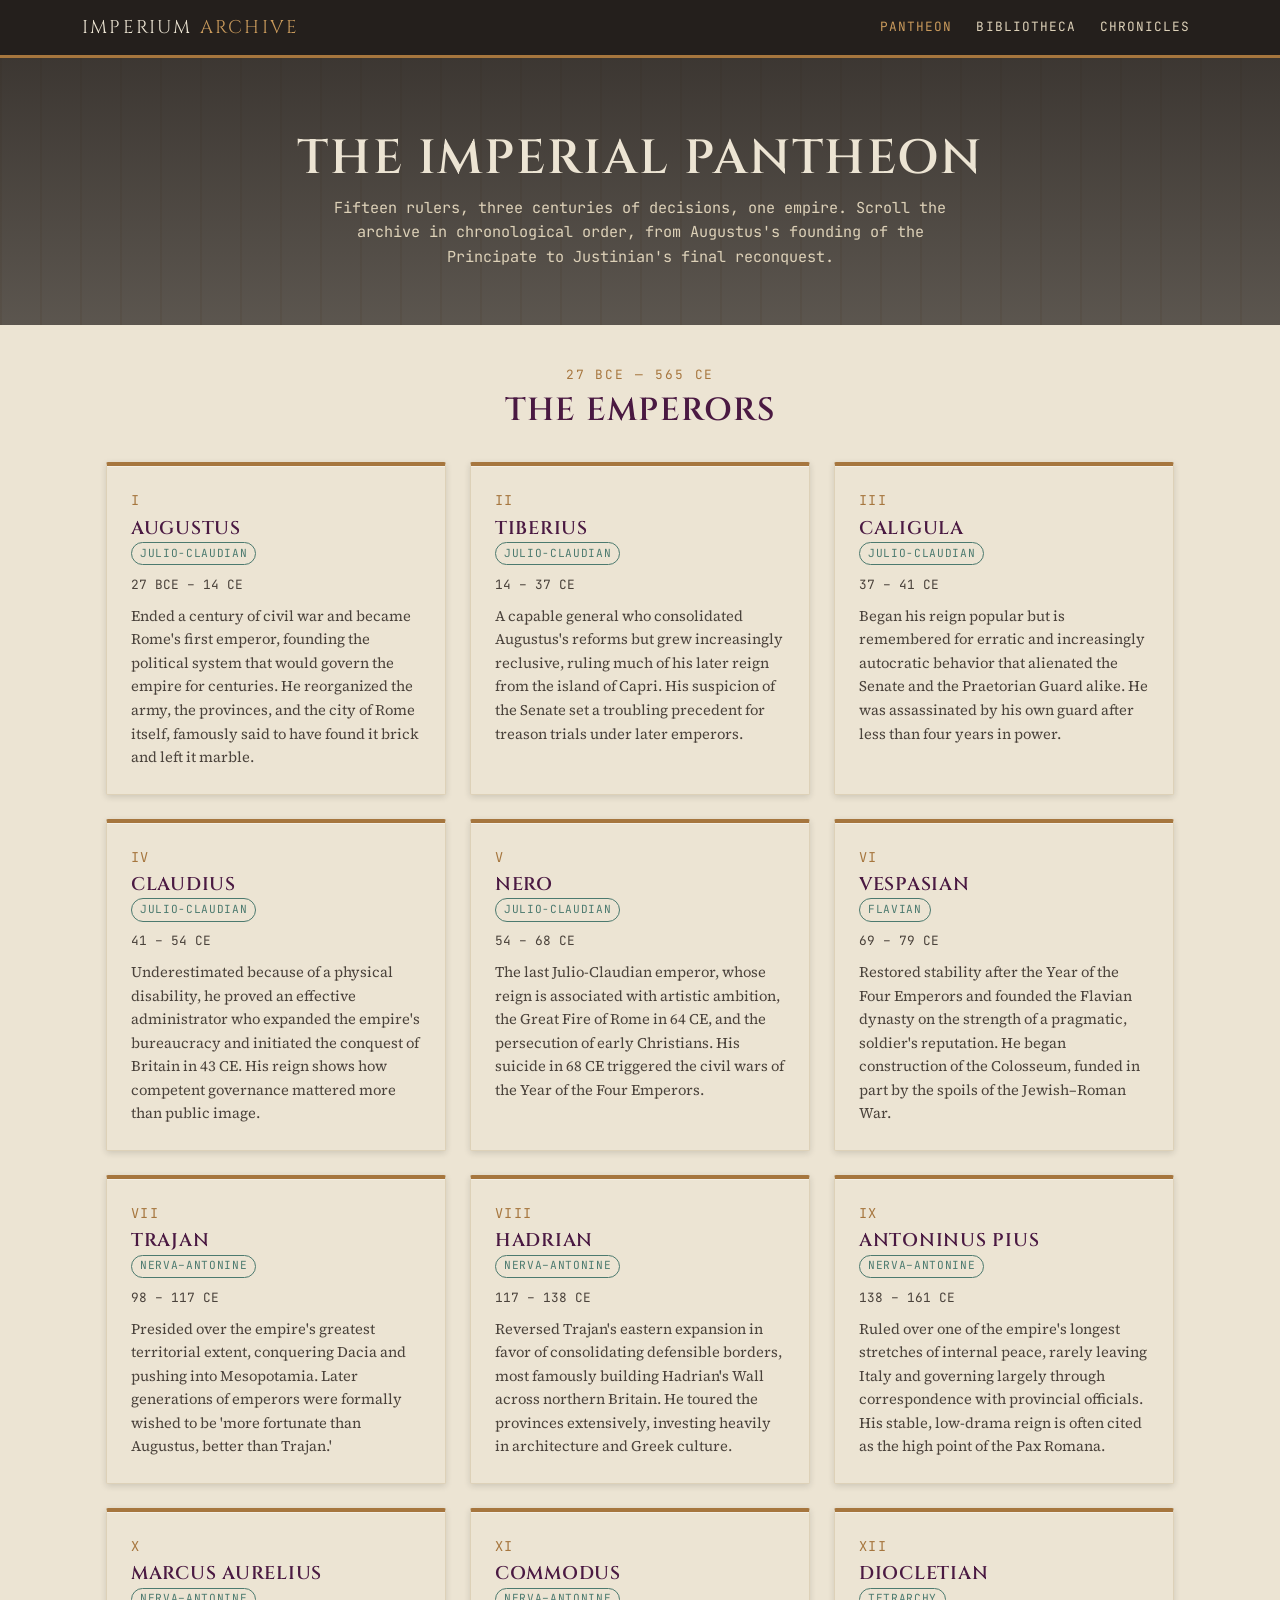
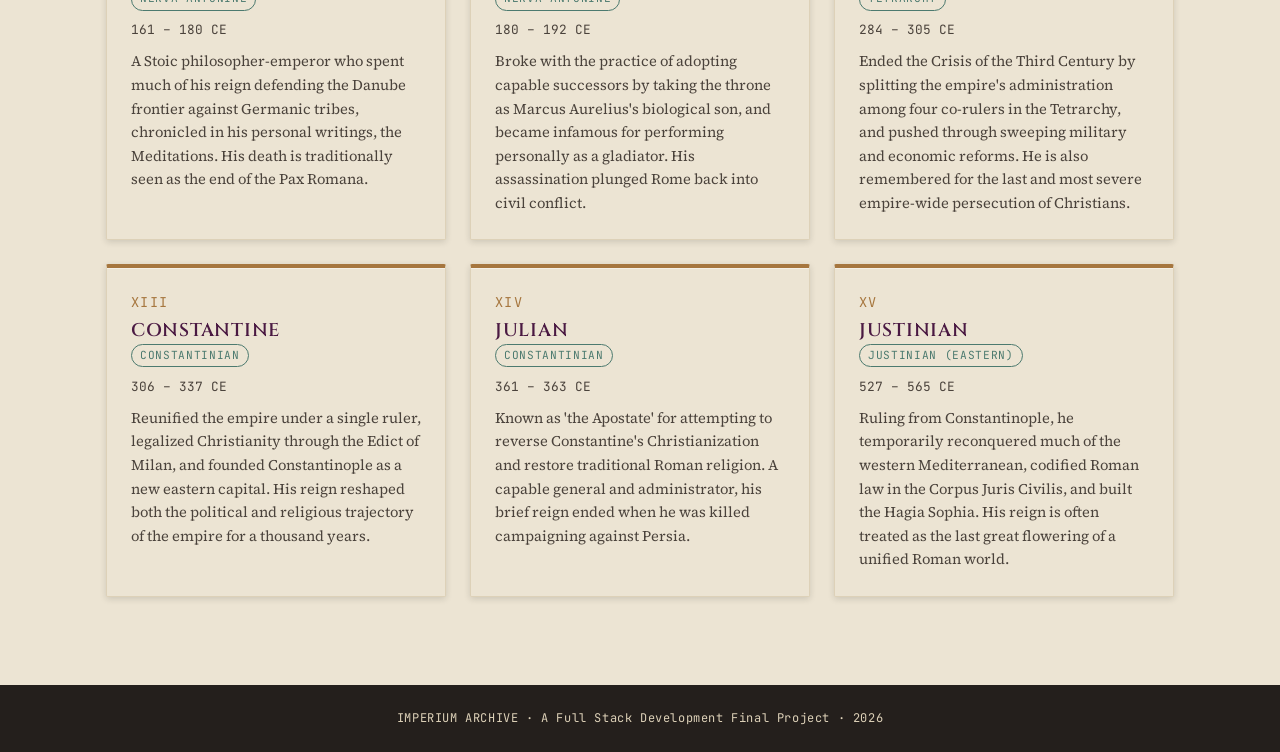
==== index.html @ 22ecadfe "Initial project structure: pages, data, and core JS classes" ====
<!DOCTYPE html>
<html lang="en">
<head>
  <meta charset="UTF-8">
  <meta name="viewport" content="width=device-width, initial-scale=1.0">
  <title>Imperium Archive — The Imperial Pantheon</title>
  <meta name="description" content="A chronological archive of Rome's emperors, wars, and writings.">

  <link rel="preconnect" href="https://fonts.googleapis.com">
  <link href="https://fonts.googleapis.com/css2?family=Cinzel:wght@500;600&family=Source+Serif+4:opsz,wght@8..60,400;8..60,600&family=JetBrains+Mono:wght@400;600&display=swap" rel="stylesheet">

  <link href="https://cdn.jsdelivr.net/npm/bootstrap@5.3.3/dist/css/bootstrap.min.css" rel="stylesheet">
  <link rel="stylesheet" href="css/style.css">
</head>
<body>

  <div id="navbar-mount"></div>

  <header class="hero">
    <h1>The Imperial Pantheon</h1>
    <p>Fifteen rulers, three centuries of decisions, one empire. Scroll the archive in chronological order, from Augustus's founding of the Principate to Justinian's final reconquest.</p>
  </header>

  <main class="section via-container">
    <div class="section-title">
      <span class="kicker">27 BCE — 565 CE</span>
      <h2>The Emperors</h2>
    </div>
    <div class="row g-4" id="emperor-grid" aria-live="polite">
      <!-- Populated by EmperorGallery class in js/emperors.js -->
    </div>
  </main>

  <footer>
    IMPERIUM ARCHIVE &middot; A Full Stack Development Final Project &middot; 2026
  </footer>

  <script src="https://cdn.jsdelivr.net/npm/bootstrap@5.3.3/dist/js/bootstrap.bundle.min.js"></script>
  <script type="module" src="js/emperors.js"></script>
</body>
</html>
---- css/style.css ----
/* ============================================================
   IMPERIUM ARCHIVE — design tokens
   Palette: limestone / carved ink / Tyrian purple / bronze / verdigris
   Display: Cinzel (inscription capitals)  |  Body: Source Serif 4
   Data/dates: JetBrains Mono (reads like carved numerals)
   ============================================================ */

:root {
  --stone: #ece4d3;
  --stone-dark: #ddd1b8;
  --ink: #241f1c;
  --ink-soft: #4a423b;
  --tyrian: #4a1942;
  --tyrian-light: #6e2b63;
  --bronze: #a6763e;
  --bronze-light: #c99a5c;
  --verdigris: #4c7a6f;
  --error: #8c3b2e;

  --font-display: 'Cinzel', serif;
  --font-body: 'Source Serif 4', Georgia, serif;
  --font-mono: 'JetBrains Mono', monospace;

  --radius: 2px;
  --shadow-carved: inset 0 1px 0 rgba(255,255,255,0.4), 0 2px 6px rgba(36,31,28,0.15);
}

* { box-sizing: border-box; }

body {
  margin: 0;
  background: var(--stone);
  color: var(--ink);
  font-family: var(--font-body);
  line-height: 1.6;
}

h1, h2, h3, .display {
  font-family: var(--font-display);
  letter-spacing: 0.04em;
  text-transform: uppercase;
  color: var(--tyrian);
  font-weight: 600;
}

a { color: var(--bronze); text-decoration: none; }
a:hover, a:focus-visible { color: var(--tyrian); text-decoration: underline; }
a:focus-visible, button:focus-visible, input:focus-visible, select:focus-visible {
  outline: 2px solid var(--verdigris);
  outline-offset: 2px;
}

.mono { font-family: var(--font-mono); letter-spacing: 0.02em; }

/* ---------- Navbar ---------- */
.navbar-imperium {
  background: var(--ink);
  border-bottom: 3px solid var(--bronze);
}
.navbar-imperium .navbar-brand {
  font-family: var(--font-display);
  color: var(--stone) !important;
  letter-spacing: 0.12em;
  font-size: 1.15rem;
}
.navbar-imperium .navbar-brand span { color: var(--bronze-light); }
.navbar-imperium .nav-link {
  font-family: var(--font-mono);
  font-size: 0.8rem;
  letter-spacing: 0.08em;
  text-transform: uppercase;
  color: var(--stone-dark) !important;
  margin-left: 0.5rem;
}
.navbar-imperium .nav-link.active { color: var(--bronze-light) !important; }

/* ---------- Hero ---------- */
.hero {
  background:
    linear-gradient(180deg, rgba(36,31,28,0.88), rgba(36,31,28,0.72)),
    repeating-linear-gradient(90deg, rgba(166,118,62,0.15) 0 2px, transparent 2px 40px);
  color: var(--stone);
  padding: 4.5rem 1.5rem 3.5rem;
  text-align: center;
}
.hero h1 { color: var(--stone); font-size: clamp(2rem, 5vw, 3rem); margin-bottom: 0.5rem; }
.hero p { color: var(--stone-dark); font-family: var(--font-mono); font-size: 0.95rem; max-width: 40rem; margin: 0 auto; }

/* ---------- The Via (chronological rail on index) ---------- */
.via-container { position: relative; padding: 3rem 1rem; max-width: 1100px; margin: 0 auto; }

/* ---------- Emperor stelae cards ---------- */
.stele {
  background: var(--stone);
  border: 1px solid var(--stone-dark);
  border-top: 4px solid var(--bronze);
  box-shadow: var(--shadow-carved);
  border-radius: var(--radius);
  padding: 1.5rem;
  height: 100%;
  display: flex;
  flex-direction: column;
  transition: transform 0.15s ease, box-shadow 0.15s ease;
}
.stele:hover { transform: translateY(-3px); box-shadow: 0 8px 18px rgba(36,31,28,0.2); }
.stele .numeral {
  font-family: var(--font-mono);
  color: var(--bronze);
  font-size: 0.85rem;
  letter-spacing: 0.1em;
}
.stele h3 { font-size: 1.15rem; margin: 0.35rem 0 0.15rem; }
.stele .dynasty {
  display: inline-block;
  font-family: var(--font-mono);
  font-size: 0.7rem;
  letter-spacing: 0.06em;
  text-transform: uppercase;
  color: var(--verdigris);
  border: 1px solid var(--verdigris);
  padding: 0.1rem 0.5rem;
  border-radius: 999px;
  margin-bottom: 0.6rem;
  width: fit-content;
}
.stele .reign { font-family: var(--font-mono); font-size: 0.8rem; color: var(--ink-soft); margin-bottom: 0.6rem; }
.stele p.summary { font-size: 0.92rem; color: var(--ink-soft); margin: 0; }

/* ---------- Section wrapper ---------- */
.section { padding: 2.5rem 1rem; max-width: 1100px; margin: 0 auto; }
.section-title { text-align: center; margin-bottom: 2rem; }
.section-title .kicker {
  display: block;
  font-family: var(--font-mono);
  color: var(--bronze);
  font-size: 0.8rem;
  letter-spacing: 0.15em;
  margin-bottom: 0.4rem;
}

/* ---------- Search page ---------- */
.search-bar { max-width: 640px; margin: 0 auto 2rem; }
.search-bar .form-control, .search-bar .form-select {
  border-radius: var(--radius);
  border: 1px solid var(--stone-dark);
  font-family: var(--font-body);
}
.search-bar .btn-imperium {
  background: var(--tyrian);
  border: 1px solid var(--tyrian);
  color: var(--stone);
  font-family: var(--font-mono);
  letter-spacing: 0.06em;
  text-transform: uppercase;
  font-size: 0.85rem;
}
.search-bar .btn-imperium:hover { background: var(--tyrian-light); }

.book-card {
  background: var(--stone);
  border: 1px solid var(--stone-dark);
  border-radius: var(--radius);
  overflow: hidden;
  height: 100%;
  display: flex;
  flex-direction: column;
}
.book-card img { width: 100%; height: 200px; object-fit: cover; background: var(--stone-dark); }
.book-card .body { padding: 1rem; flex: 1; display: flex; flex-direction: column; }
.book-card h3 { font-size: 1rem; margin: 0 0 0.25rem; }
.book-card .authors { font-family: var(--font-mono); font-size: 0.75rem; color: var(--ink-soft); margin-bottom: 0.5rem; }
.book-card .desc { font-size: 0.85rem; color: var(--ink-soft); flex: 1; }
.book-card .badge-format {
  align-self: flex-start;
  font-family: var(--font-mono);
  font-size: 0.65rem;
  text-transform: uppercase;
  letter-spacing: 0.05em;
  background: var(--verdigris);
  color: var(--stone);
  padding: 0.15rem 0.5rem;
  border-radius: 999px;
  margin-top: 0.5rem;
}

.state-message {
  text-align: center;
  padding: 3rem 1rem;
  color: var(--ink-soft);
  font-family: var(--font-mono);
  font-size: 0.9rem;
}
.state-message.error { color: var(--error); }
.spinner-imperium {
  width: 32px; height: 32px;
  border: 3px solid var(--stone-dark);
  border-top-color: var(--bronze);
  border-radius: 50%;
  margin: 0 auto 0.75rem;
  animation: spin 0.8s linear infinite;
}
@keyframes spin { to { transform: rotate(360deg); } }

/* ---------- Chronicles tabs (custom UI requirement) ---------- */
.tab-nav {
  display: flex;
  flex-wrap: wrap;
  gap: 0.5rem;
  justify-content: center;
  margin-bottom: 2rem;
  border-bottom: 2px solid var(--stone-dark);
  padding-bottom: 1rem;
}
.tab-btn {
  font-family: var(--font-mono);
  font-size: 0.8rem;
  letter-spacing: 0.06em;
  text-transform: uppercase;
  background: transparent;
  border: 1px solid var(--bronze);
  color: var(--tyrian);
  padding: 0.5rem 1.1rem;
  border-radius: 999px;
  cursor: pointer;
  transition: background 0.15s ease, color 0.15s ease;
}
.tab-btn:hover { background: var(--stone-dark); }
.tab-btn[aria-selected="true"] {
  background: var(--tyrian);
  border-color: var(--tyrian);
  color: var(--stone);
}
.tab-panel { display: none; animation: fadein 0.2s ease; }
.tab-panel.active { display: block; }
@keyframes fadein { from { opacity: 0; } to { opacity: 1; } }

.conflict-card {
  background: var(--stone);
  border-left: 4px solid var(--verdigris);
  padding: 1rem 1.25rem;
  margin-bottom: 1rem;
  border-radius: var(--radius);
}
.conflict-card .date { font-family: var(--font-mono); font-size: 0.75rem; color: var(--bronze); }
.conflict-card h4 { margin: 0.2rem 0 0.4rem; font-family: var(--font-display); font-size: 1.05rem; color: var(--tyrian); }

/* ---------- Footer ---------- */
footer {
  background: var(--ink);
  color: var(--stone-dark);
  text-align: center;
  padding: 1.5rem;
  font-family: var(--font-mono);
  font-size: 0.75rem;
  letter-spacing: 0.05em;
  margin-top: 3rem;
}

@media (max-width: 576px) {
  .hero { padding: 3rem 1rem 2.5rem; }
  .section { padding: 2rem 0.75rem; }
}
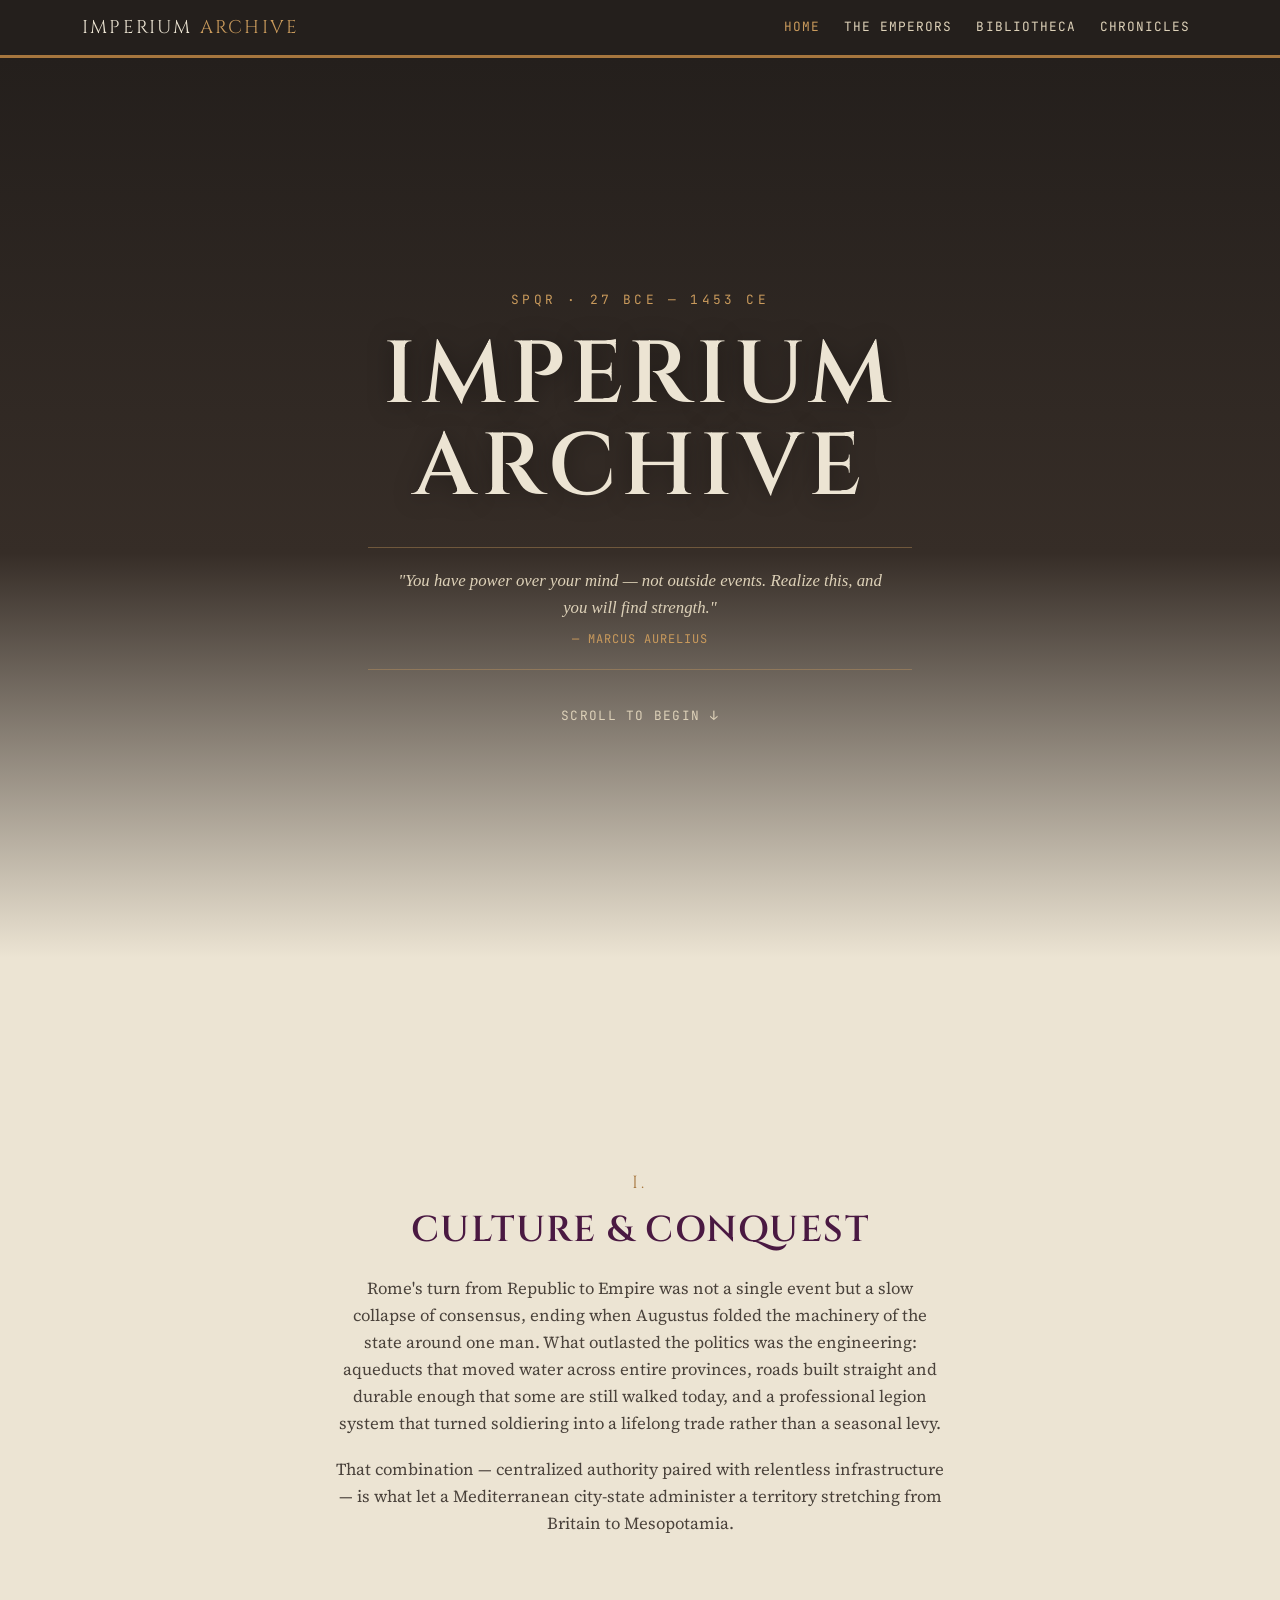
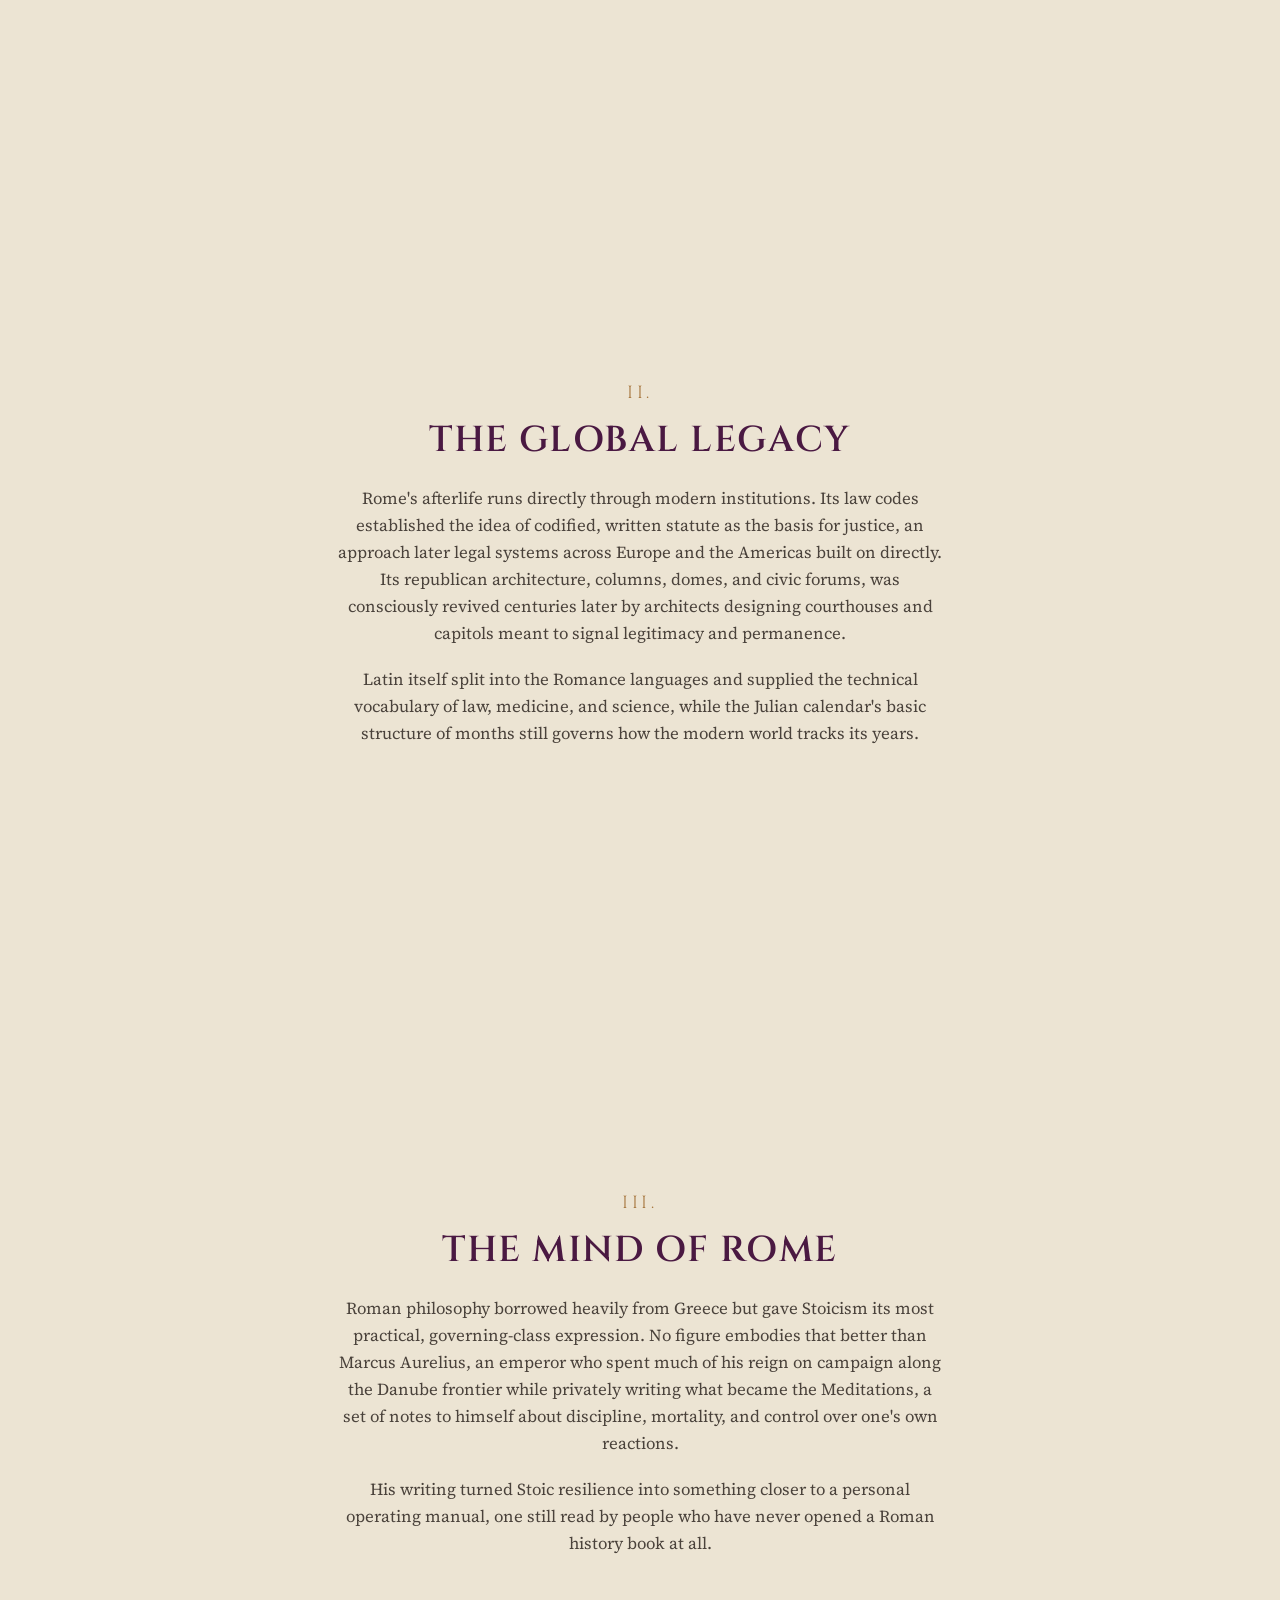
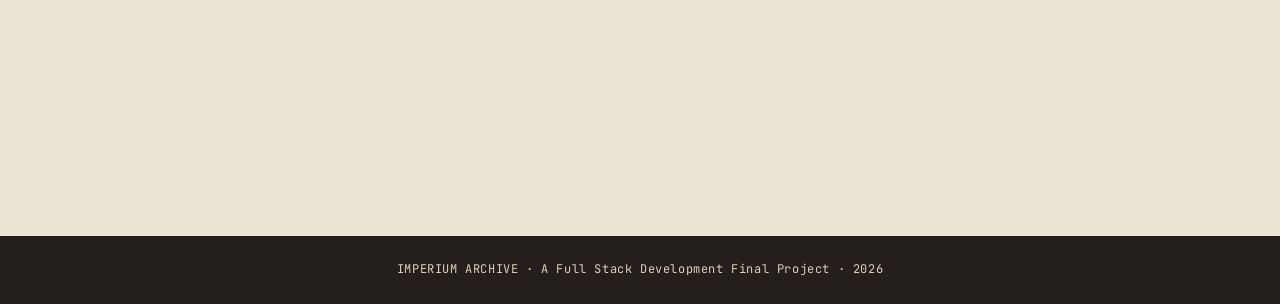
==== commit 0c695857: "Add cinematic scroll-narrative landing page, move emperor gallery to pantheon.html, wire up quote lo" ====
--- a/index.html
+++ b/index.html
@@ -3,32 +3,68 @@
 <head>
   <meta charset="UTF-8">
   <meta name="viewport" content="width=device-width, initial-scale=1.0">
-  <title>Imperium Archive — The Imperial Pantheon</title>
-  <meta name="description" content="A chronological archive of Rome's emperors, wars, and writings.">
+  <title>Imperium Archive — The Imperial Prologue</title>
+  <meta name="description" content="A cinematic entry point into the Imperium Archive: Rome's culture, legacy, and philosophy.">
 
   <link rel="preconnect" href="https://fonts.googleapis.com">
   <link href="https://fonts.googleapis.com/css2?family=Cinzel:wght@500;600&family=Source+Serif+4:opsz,wght@8..60,400;8..60,600&family=JetBrains+Mono:wght@400;600&display=swap" rel="stylesheet">
 
   <link href="https://cdn.jsdelivr.net/npm/bootstrap@5.3.3/dist/css/bootstrap.min.css" rel="stylesheet">
   <link rel="stylesheet" href="css/style.css">
+  <link rel="stylesheet" href="css/landing.css">
 </head>
 <body>
 
+  <!-- Fixed background layers for the scroll-fade engine. Sit behind everything (z-index: -1),
+       opacity toggled by ScrollNarrative via IntersectionObserver in js/narrative.js -->
+  <div class="bg-layer" id="bg-culture"></div>
+  <div class="bg-layer" id="bg-legacy"></div>
+  <div class="bg-layer" id="bg-mind"></div>
+
   <div id="navbar-mount"></div>
 
-  <header class="hero">
-    <h1>The Imperial Pantheon</h1>
-    <p>Fifteen rulers, three centuries of decisions, one empire. Scroll the archive in chronological order, from Augustus's founding of the Principate to Justinian's final reconquest.</p>
+  <!-- ============== HERO: The Imperial Prologue ============== -->
+  <header class="prologue">
+    <div class="prologue-inner">
+      <span class="kicker">SPQR &middot; 27 BCE — 1453 CE</span>
+      <h1 class="prologue-title">IMPERIUM<br>ARCHIVE</h1>
+      <div id="quote-container" class="quote-container" aria-live="polite">
+        <p class="quote-text">Loading today's counsel from Rome…</p>
+      </div>
+      <a class="scroll-cue" href="#narrative">Scroll to begin &darr;</a>
+    </div>
   </header>
 
-  <main class="section via-container">
-    <div class="section-title">
-      <span class="kicker">27 BCE — 565 CE</span>
-      <h2>The Emperors</h2>
-    </div>
-    <div class="row g-4" id="emperor-grid" aria-live="polite">
-      <!-- Populated by EmperorGallery class in js/emperors.js -->
-    </div>
+  <!-- ============== NARRATIVE SCROLL SECTION ============== -->
+  <main id="narrative" class="narrative">
+
+    <section class="narrative-block" data-bg="bg-culture">
+      <div class="narrative-inner">
+        <span class="kicker">I.</span>
+        <h2>Culture &amp; Conquest</h2>
+        <p>Rome's turn from Republic to Empire was not a single event but a slow collapse of consensus, ending when Augustus folded the machinery of the state around one man. What outlasted the politics was the engineering: aqueducts that moved water across entire provinces, roads built straight and durable enough that some are still walked today, and a professional legion system that turned soldiering into a lifelong trade rather than a seasonal levy.</p>
+        <p>That combination — centralized authority paired with relentless infrastructure — is what let a Mediterranean city-state administer a territory stretching from Britain to Mesopotamia.</p>
+      </div>
+    </section>
+
+    <section class="narrative-block" data-bg="bg-legacy">
+      <div class="narrative-inner">
+        <span class="kicker">II.</span>
+        <h2>The Global Legacy</h2>
+        <p>Rome's afterlife runs directly through modern institutions. Its law codes established the idea of codified, written statute as the basis for justice, an approach later legal systems across Europe and the Americas built on directly. Its republican architecture, columns, domes, and civic forums, was consciously revived centuries later by architects designing courthouses and capitols meant to signal legitimacy and permanence.</p>
+        <p>Latin itself split into the Romance languages and supplied the technical vocabulary of law, medicine, and science, while the Julian calendar's basic structure of months still governs how the modern world tracks its years.</p>
+      </div>
+    </section>
+
+    <section class="narrative-block" data-bg="bg-mind">
+      <div class="narrative-inner">
+        <span class="kicker">III.</span>
+        <h2>The Mind of Rome</h2>
+        <p>Roman philosophy borrowed heavily from Greece but gave Stoicism its most practical, governing-class expression. No figure embodies that better than Marcus Aurelius, an emperor who spent much of his reign on campaign along the Danube frontier while privately writing what became the Meditations, a set of notes to himself about discipline, mortality, and control over one's own reactions.</p>
+        <p>His writing turned Stoic resilience into something closer to a personal operating manual, one still read by people who have never opened a Roman history book at all.</p>
+      </div>
+    </section>
+
   </main>
 
   <footer>
@@ -36,6 +72,6 @@
   </footer>
 
   <script src="https://cdn.jsdelivr.net/npm/bootstrap@5.3.3/dist/js/bootstrap.bundle.min.js"></script>
-  <script type="module" src="js/emperors.js"></script>
+  <script type="module" src="js/index-page.js"></script>
 </body>
-</html>+</html>
--- a/css/landing.css
+++ b/css/landing.css
@@ -0,0 +1,147 @@
+/* ============================================================
+   landing.css — styles specific to the cinematic index.html
+   Loaded alongside style.css (which still supplies the shared
+   navbar, tokens, and footer used across every page).
+   ============================================================ */
+
+/* ---------- Fixed background layers (scroll-fade engine) ---------- */
+.bg-layer {
+  position: fixed;
+  top: 0;
+  left: 0;
+  width: 100%;
+  height: 100%;
+  z-index: -1;
+  opacity: 0;
+  transition: opacity 0.8s ease-in-out;
+  background-size: cover;
+  background-position: center;
+}
+
+#bg-culture {
+  background-image:
+    linear-gradient(180deg, rgba(36,31,28,0.15), rgba(236,228,211,0.4)),
+    repeating-linear-gradient(90deg, rgba(166,118,62,0.25) 0 3px, transparent 3px 60px);
+}
+#bg-legacy {
+  background-image:
+    linear-gradient(180deg, rgba(74,25,66,0.12), rgba(236,228,211,0.4)),
+    radial-gradient(circle at 30% 20%, rgba(74,25,66,0.18), transparent 60%);
+}
+#bg-mind {
+  background-image:
+    linear-gradient(180deg, rgba(76,122,111,0.14), rgba(236,228,211,0.4)),
+    radial-gradient(circle at 70% 60%, rgba(76,122,111,0.2), transparent 60%);
+}
+
+.bg-layer.active { opacity: 0.28; }
+
+/* ---------- Hero: The Imperial Prologue ---------- */
+.prologue {
+  min-height: 100vh;
+  display: flex;
+  align-items: center;
+  justify-content: center;
+  text-align: center;
+  background: linear-gradient(180deg, var(--ink) 0%, #362d27 55%, var(--stone) 100%);
+  color: var(--stone);
+  padding: 2rem 1.25rem;
+}
+
+.prologue-inner { max-width: 42rem; }
+
+.prologue .kicker {
+  display: block;
+  font-family: var(--font-mono);
+  color: var(--bronze-light);
+  letter-spacing: 0.25em;
+  font-size: 0.8rem;
+  margin-bottom: 1.25rem;
+}
+
+.prologue-title {
+  font-family: var(--font-display);
+  font-size: clamp(2.75rem, 8vw, 5.5rem);
+  line-height: 1.05;
+  letter-spacing: 0.06em;
+  color: var(--stone);
+  margin-bottom: 2rem;
+  text-shadow: 0 2px 24px rgba(0,0,0,0.35);
+}
+
+.quote-container {
+  border-top: 1px solid rgba(201,154,92,0.4);
+  border-bottom: 1px solid rgba(201,154,92,0.4);
+  padding: 1.25rem 1rem;
+  margin: 0 auto 2rem;
+  max-width: 34rem;
+  min-height: 4.5rem;
+  display: flex;
+  align-items: center;
+  justify-content: center;
+}
+
+.quote-text {
+  font-family: var(--font-body);
+  font-style: italic;
+  font-size: 1.05rem;
+  color: var(--stone-dark);
+  margin: 0;
+}
+.quote-text .attribution {
+  display: block;
+  margin-top: 0.5rem;
+  font-family: var(--font-mono);
+  font-style: normal;
+  font-size: 0.75rem;
+  letter-spacing: 0.08em;
+  text-transform: uppercase;
+  color: var(--bronze-light);
+}
+
+.scroll-cue {
+  font-family: var(--font-mono);
+  font-size: 0.8rem;
+  letter-spacing: 0.1em;
+  text-transform: uppercase;
+  color: var(--stone-dark);
+  border-bottom: 1px solid transparent;
+}
+.scroll-cue:hover { color: var(--bronze-light); border-color: var(--bronze-light); }
+
+/* ---------- Narrative scroll section ---------- */
+.narrative-block {
+  min-height: 90vh;
+  display: flex;
+  align-items: center;
+  justify-content: center;
+  padding: 4rem 1.25rem;
+}
+
+.narrative-inner {
+  max-width: 38rem;
+  text-align: center;
+}
+
+.narrative-inner .kicker {
+  display: block;
+  font-family: var(--font-display);
+  color: var(--bronze);
+  font-size: 1.1rem;
+  letter-spacing: 0.2em;
+  margin-bottom: 0.75rem;
+}
+
+.narrative-inner h2 { font-size: clamp(1.6rem, 4vw, 2.25rem); margin-bottom: 1.5rem; }
+
+.narrative-inner p {
+  font-family: var(--font-body);
+  font-size: 1.05rem;
+  color: var(--ink-soft);
+  margin-bottom: 1.25rem;
+}
+
+@media (max-width: 576px) {
+  .prologue { min-height: 92vh; }
+  .narrative-block { min-height: 80vh; padding: 3rem 1rem; }
+}
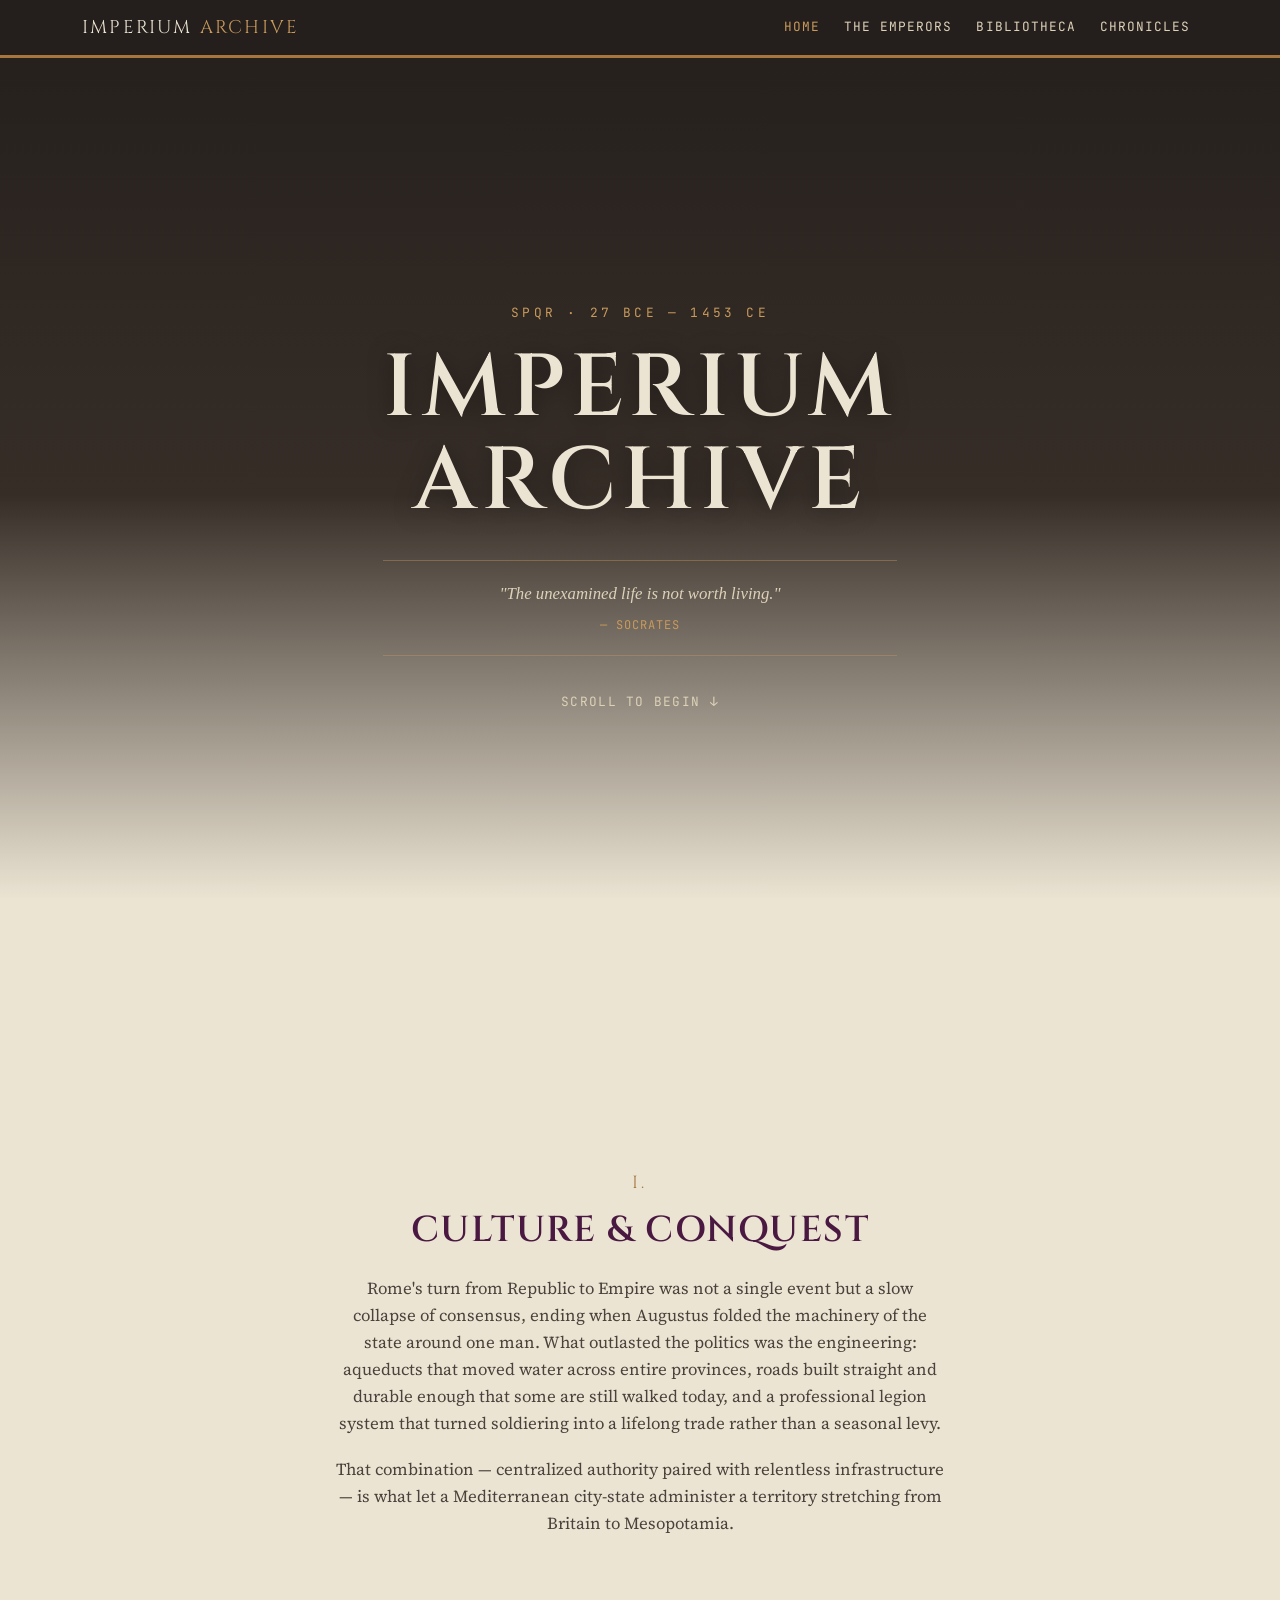
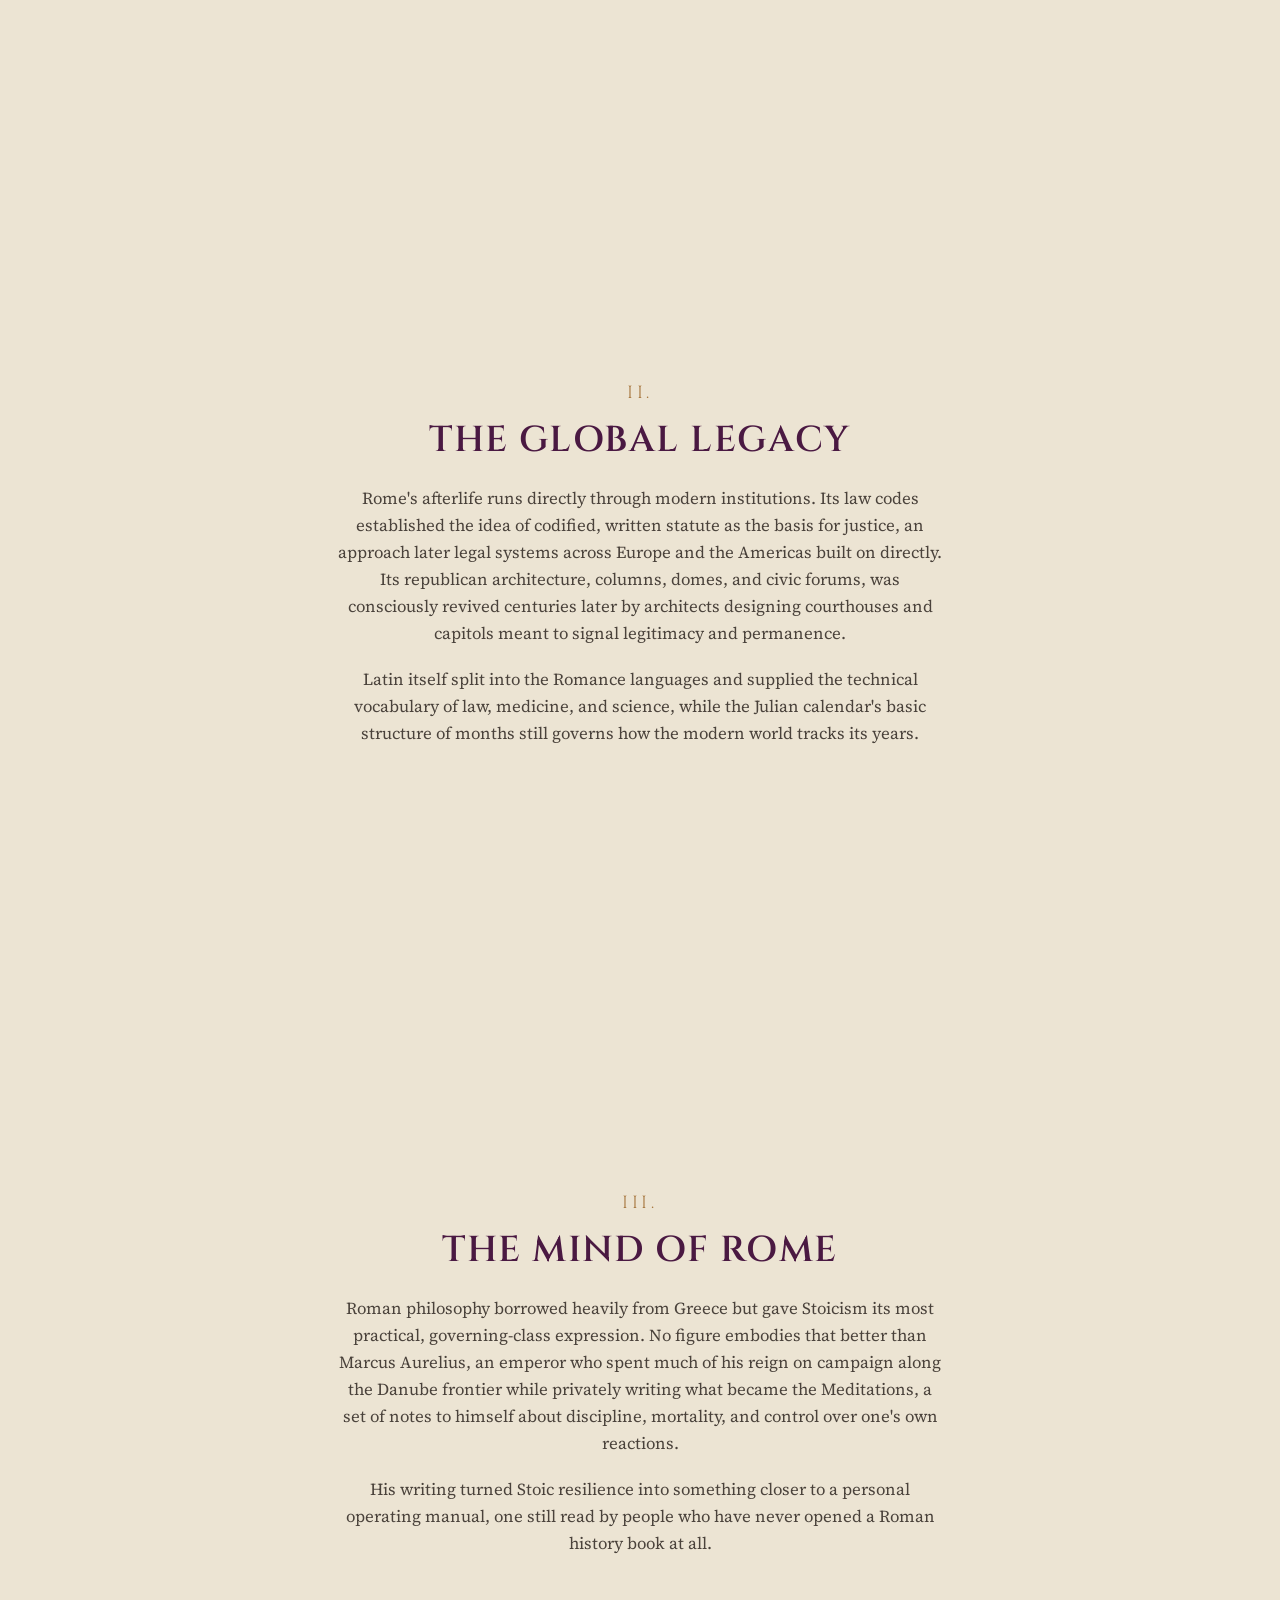
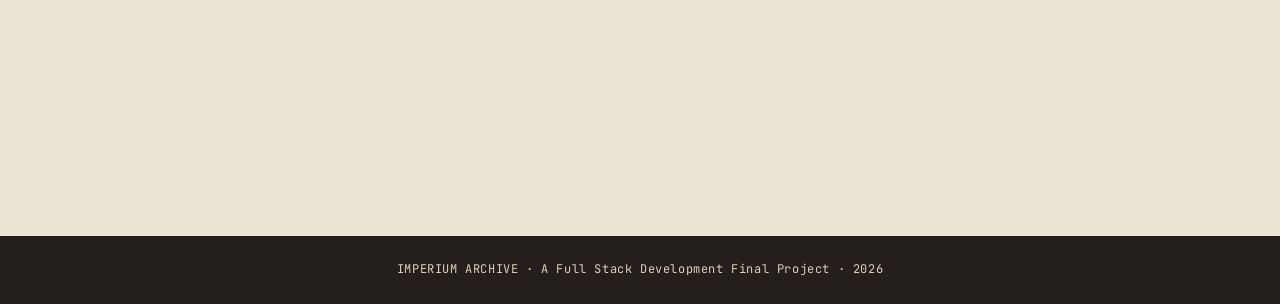
==== commit a7ac9e64: "Make hero background crossfade with narrative sections in both scroll directions" ====
--- a/index.html
+++ b/index.html
@@ -3,6 +3,7 @@
 <head>
   <meta charset="UTF-8">
   <meta name="viewport" content="width=device-width, initial-scale=1.0">
+  <meta name="view-transition" content="same-origin">
   <title>Imperium Archive — The Imperial Prologue</title>
   <meta name="description" content="A cinematic entry point into the Imperium Archive: Rome's culture, legacy, and philosophy.">
 
@@ -17,6 +18,7 @@
 
   <!-- Fixed background layers for the scroll-fade engine. Sit behind everything (z-index: -1),
        opacity toggled by ScrollNarrative via IntersectionObserver in js/narrative.js -->
+  <div class="bg-layer active" id="bg-hero"></div>
   <div class="bg-layer" id="bg-culture"></div>
   <div class="bg-layer" id="bg-legacy"></div>
   <div class="bg-layer" id="bg-mind"></div>
@@ -24,7 +26,7 @@
   <div id="navbar-mount"></div>
 
   <!-- ============== HERO: The Imperial Prologue ============== -->
-  <header class="prologue">
+  <header class="prologue" data-bg="bg-hero">
     <div class="prologue-inner">
       <span class="kicker">SPQR &middot; 27 BCE — 1453 CE</span>
       <h1 class="prologue-title">IMPERIUM<br>ARCHIVE</h1>
--- a/css/landing.css
+++ b/css/landing.css
@@ -20,18 +20,18 @@
 
 #bg-culture {
   background-image:
-    linear-gradient(180deg, rgba(36,31,28,0.15), rgba(236,228,211,0.4)),
-    repeating-linear-gradient(90deg, rgba(166,118,62,0.25) 0 3px, transparent 3px 60px);
+    linear-gradient(180deg, rgba(36,31,28,0.35), rgba(236,228,211,0.55)),
+    url("../assets/img/culture.jpg");
 }
 #bg-legacy {
   background-image:
-    linear-gradient(180deg, rgba(74,25,66,0.12), rgba(236,228,211,0.4)),
-    radial-gradient(circle at 30% 20%, rgba(74,25,66,0.18), transparent 60%);
+    linear-gradient(180deg, rgba(74,25,66,0.3), rgba(236,228,211,0.55)),
+    url("../assets/img/legacy.jpg");
 }
 #bg-mind {
   background-image:
-    linear-gradient(180deg, rgba(76,122,111,0.14), rgba(236,228,211,0.4)),
-    radial-gradient(circle at 70% 60%, rgba(76,122,111,0.2), transparent 60%);
+    linear-gradient(180deg, rgba(76,122,111,0.3), rgba(236,228,211,0.55)),
+    url("../assets/img/mind.jpg");
 }
 
 .bg-layer.active { opacity: 0.28; }
@@ -43,10 +43,15 @@
   align-items: center;
   justify-content: center;
   text-align: center;
-  background: linear-gradient(180deg, var(--ink) 0%, #362d27 55%, var(--stone) 100%);
   color: var(--stone);
   padding: 2rem 1.25rem;
 }
+
+#bg-hero {
+  background-image: linear-gradient(180deg, var(--ink) 0%, #362d27 55%, var(--stone) 100%);
+}
+
+#bg-hero.active { opacity: 1; }
 
 .prologue-inner { max-width: 42rem; }
 
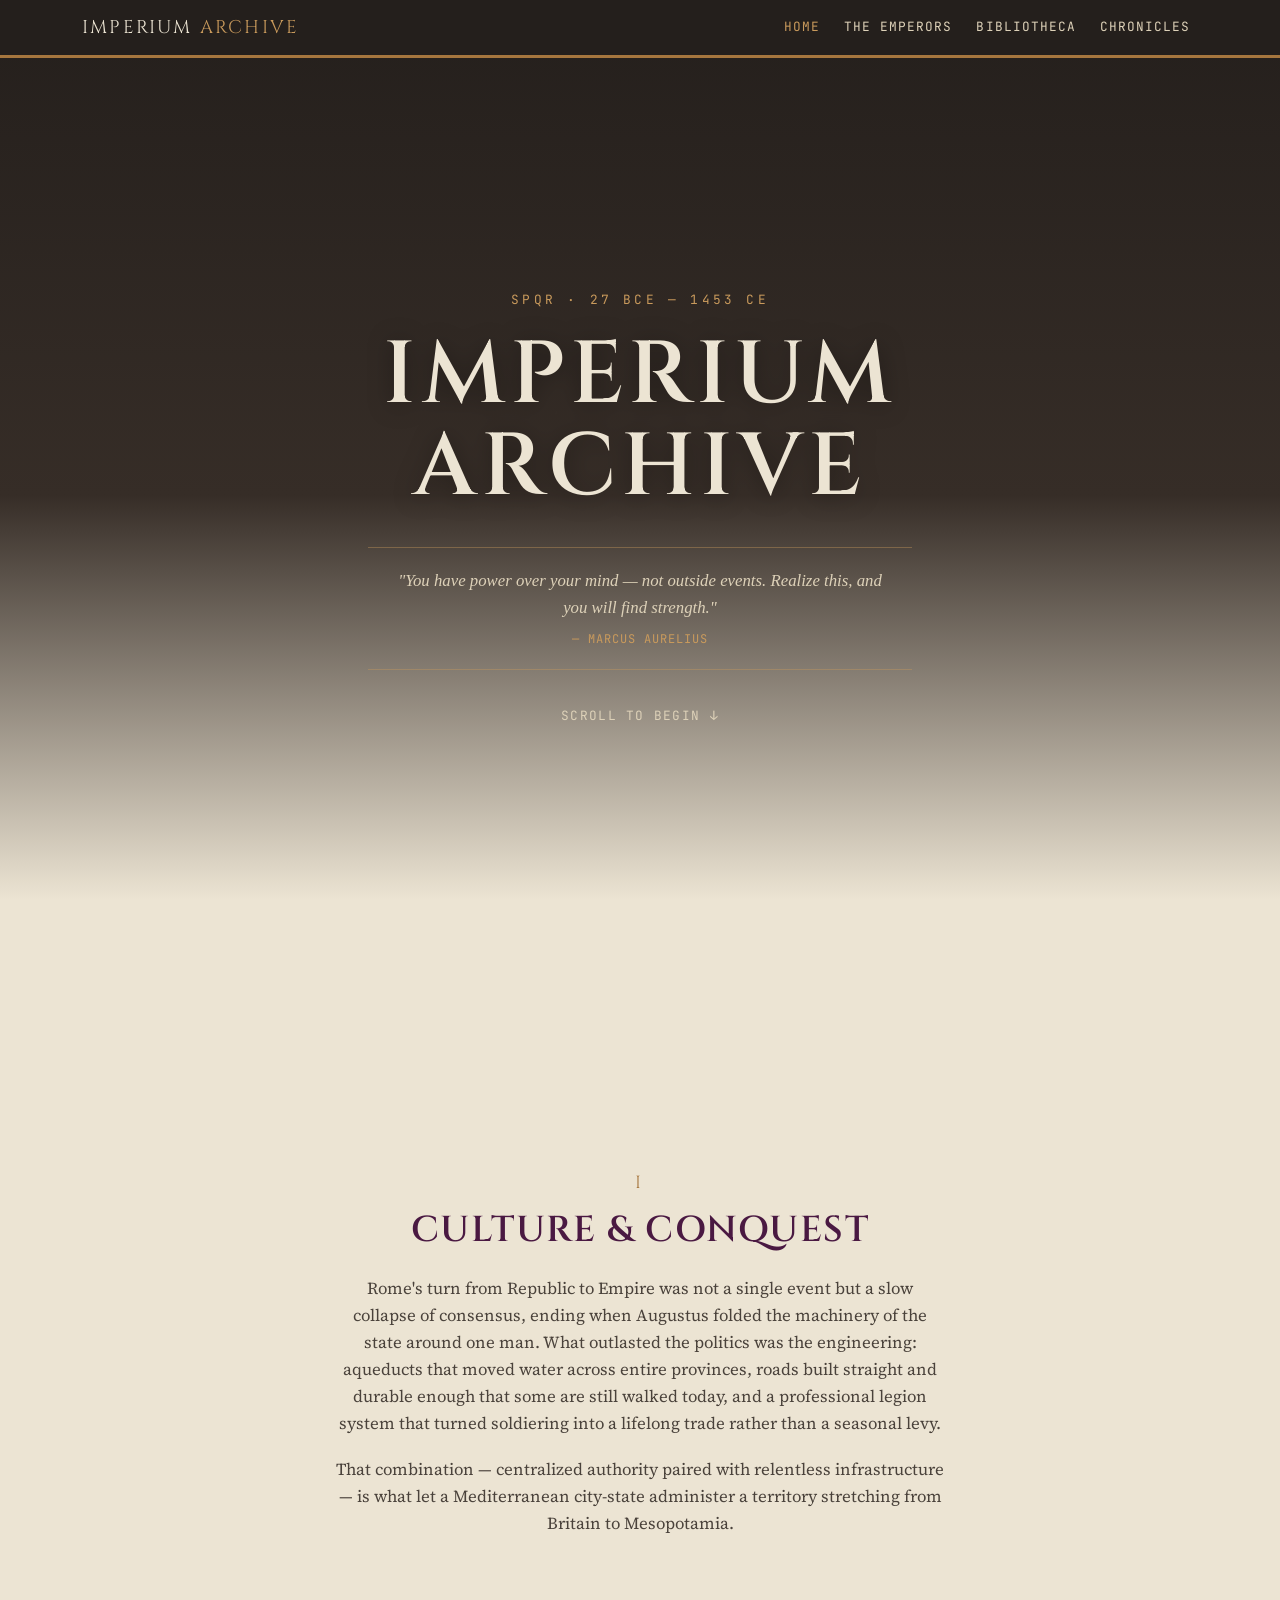
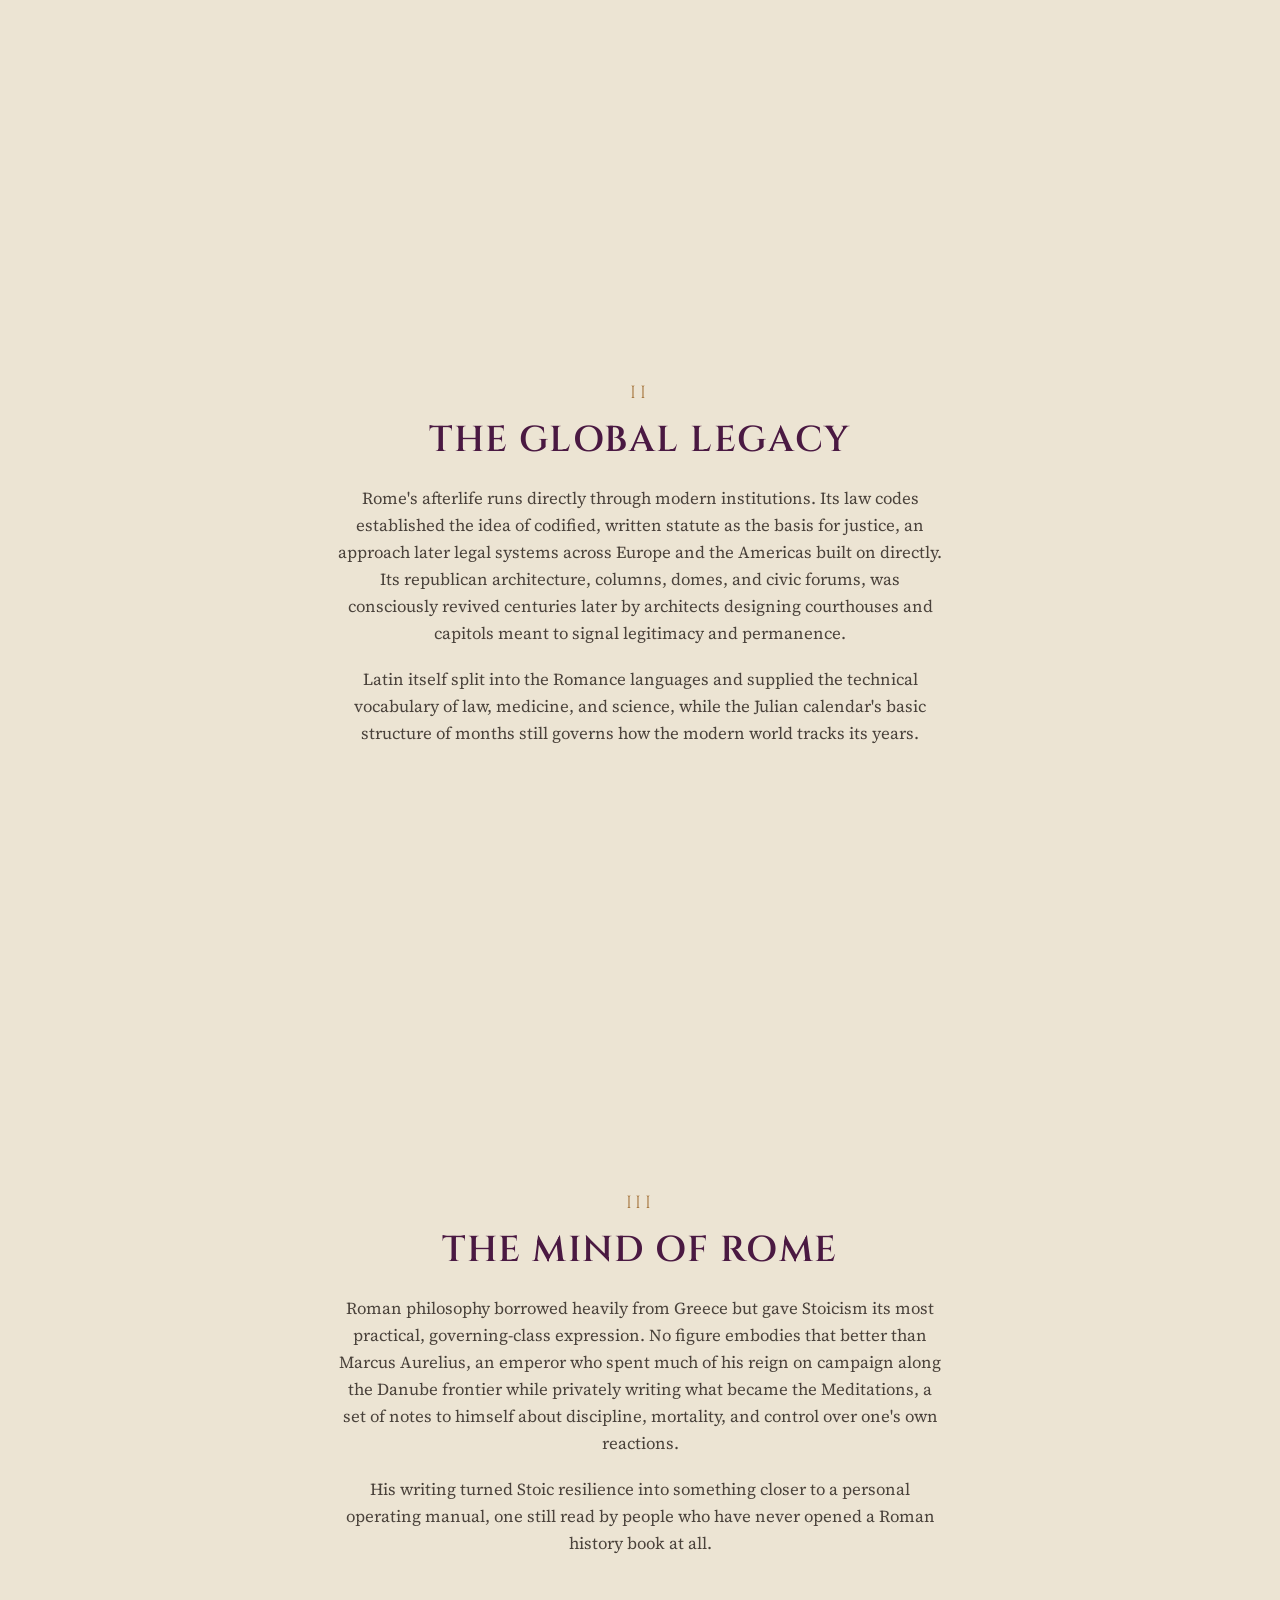
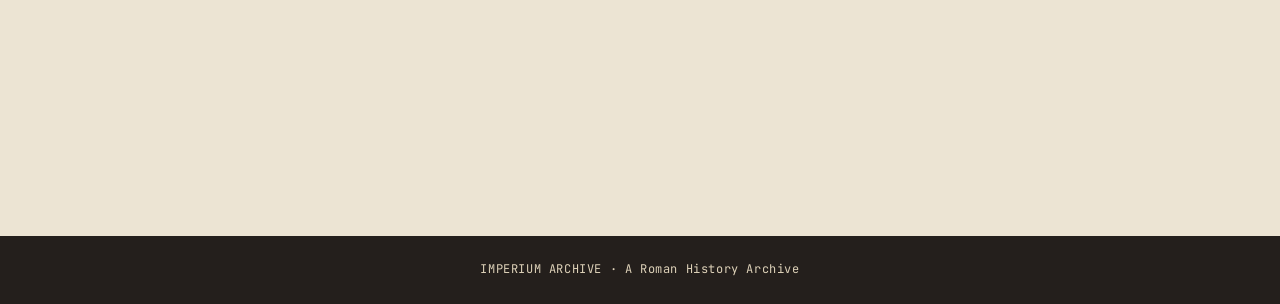
==== commit a488d0af: "Reframe footer text to stay in-theme rather than referencing the assignment" ====
--- a/index.html
+++ b/index.html
@@ -42,7 +42,7 @@
 
     <section class="narrative-block" data-bg="bg-culture">
       <div class="narrative-inner">
-        <span class="kicker">I.</span>
+        <span class="kicker">I</span>
         <h2>Culture &amp; Conquest</h2>
         <p>Rome's turn from Republic to Empire was not a single event but a slow collapse of consensus, ending when Augustus folded the machinery of the state around one man. What outlasted the politics was the engineering: aqueducts that moved water across entire provinces, roads built straight and durable enough that some are still walked today, and a professional legion system that turned soldiering into a lifelong trade rather than a seasonal levy.</p>
         <p>That combination — centralized authority paired with relentless infrastructure — is what let a Mediterranean city-state administer a territory stretching from Britain to Mesopotamia.</p>
@@ -51,7 +51,7 @@
 
     <section class="narrative-block" data-bg="bg-legacy">
       <div class="narrative-inner">
-        <span class="kicker">II.</span>
+        <span class="kicker">II</span>
         <h2>The Global Legacy</h2>
         <p>Rome's afterlife runs directly through modern institutions. Its law codes established the idea of codified, written statute as the basis for justice, an approach later legal systems across Europe and the Americas built on directly. Its republican architecture, columns, domes, and civic forums, was consciously revived centuries later by architects designing courthouses and capitols meant to signal legitimacy and permanence.</p>
         <p>Latin itself split into the Romance languages and supplied the technical vocabulary of law, medicine, and science, while the Julian calendar's basic structure of months still governs how the modern world tracks its years.</p>
@@ -60,7 +60,7 @@
 
     <section class="narrative-block" data-bg="bg-mind">
       <div class="narrative-inner">
-        <span class="kicker">III.</span>
+        <span class="kicker">III</span>
         <h2>The Mind of Rome</h2>
         <p>Roman philosophy borrowed heavily from Greece but gave Stoicism its most practical, governing-class expression. No figure embodies that better than Marcus Aurelius, an emperor who spent much of his reign on campaign along the Danube frontier while privately writing what became the Meditations, a set of notes to himself about discipline, mortality, and control over one's own reactions.</p>
         <p>His writing turned Stoic resilience into something closer to a personal operating manual, one still read by people who have never opened a Roman history book at all.</p>
@@ -70,7 +70,7 @@
   </main>
 
   <footer>
-    IMPERIUM ARCHIVE &middot; A Full Stack Development Final Project &middot; 2026
+    IMPERIUM ARCHIVE &middot; A Roman History Archive
   </footer>
 
   <script src="https://cdn.jsdelivr.net/npm/bootstrap@5.3.3/dist/js/bootstrap.bundle.min.js"></script>
--- a/css/style.css
+++ b/css/style.css
@@ -27,12 +27,28 @@
 
 * { box-sizing: border-box; }
 
+html {
+  overflow-y: scroll;
+  scroll-behavior: smooth;
+}
+
+@keyframes page-fade-in {
+  from { opacity: 0; }
+  to { opacity: 1; }
+}
+
 body {
   margin: 0;
   background: var(--stone);
   color: var(--ink);
   font-family: var(--font-body);
   line-height: 1.6;
+  animation: page-fade-in 0.4s ease;
+}
+
+body.page-fade-out {
+  opacity: 0;
+  transition: opacity 0.3s ease;
 }
 
 h1, h2, h3, .display {
@@ -103,6 +119,71 @@
   transition: transform 0.15s ease, box-shadow 0.15s ease;
 }
 .stele:hover { transform: translateY(-3px); box-shadow: 0 8px 18px rgba(36,31,28,0.2); }
+
+.stele-link {
+  display: block;
+  height: 100%;
+  color: inherit;
+  text-decoration: none;
+}
+.stele-link:hover, .stele-link:focus { color: inherit; text-decoration: none; }
+
+/* ---------- Emperor detail page ---------- */
+.emperor-detail {
+  max-width: 780px;
+  margin: 0 auto;
+  padding: 3rem 1rem;
+}
+.emperor-detail .back-link {
+  display: inline-block;
+  font-family: var(--font-mono);
+  font-size: 0.8rem;
+  letter-spacing: 0.06em;
+  text-transform: uppercase;
+  margin-bottom: 2rem;
+}
+.emperor-portrait {
+  width: 100%;
+  max-width: 320px;
+  display: block;
+  margin: 0 auto 2rem;
+  border: 4px solid var(--stone);
+  outline: 1px solid var(--stone-dark);
+  box-shadow: 0 8px 24px rgba(36,31,28,0.25);
+}
+.emperor-detail h1 { text-align: center; margin-bottom: 0.5rem; }
+.emperor-detail .meta-row {
+  display: flex;
+  justify-content: center;
+  gap: 0.75rem;
+  align-items: center;
+  margin-bottom: 2rem;
+  flex-wrap: wrap;
+}
+.emperor-detail .bio p {
+  font-size: 1.05rem;
+  color: var(--ink-soft);
+  margin-bottom: 1.25rem;
+}
+.emperor-detail .fun-fact {
+  background: var(--stone-dark);
+  border-left: 4px solid var(--bronze);
+  padding: 1rem 1.25rem;
+  border-radius: var(--radius);
+  font-style: italic;
+  margin-top: 1.5rem;
+}
+.emperor-detail .fun-fact .label {
+  display: block;
+  font-style: normal;
+  font-family: var(--font-mono);
+  font-size: 0.7rem;
+  text-transform: uppercase;
+  letter-spacing: 0.08em;
+  color: var(--bronze);
+  margin-bottom: 0.4rem;
+}
+
 .stele .numeral {
   font-family: var(--font-mono);
   color: var(--bronze);
@@ -191,6 +272,34 @@
   font-size: 0.9rem;
 }
 .state-message.error { color: var(--error); }
+
+.state-message.error { color: var(--error); }
+
+.video-card {
+  display: block;
+  background: var(--stone);
+  border: 1px solid var(--stone-dark);
+  border-radius: var(--radius);
+  overflow: hidden;
+  color: inherit;
+  text-decoration: none;
+  height: 100%;
+}
+.video-card:hover { color: inherit; text-decoration: none; }
+.video-card img { width: 100%; height: 180px; object-fit: cover; background: var(--stone-dark); display: block; }
+.video-card .body { padding: 1rem; }
+.video-card h3 { font-size: 0.95rem; margin: 0 0 0.35rem; }
+.video-card .channel { font-family: var(--font-mono); font-size: 0.75rem; color: var(--ink-soft); }
+
+.jump-link {
+  display: inline-block;
+  font-family: var(--font-mono);
+  font-size: 0.8rem;
+  letter-spacing: 0.05em;
+  text-transform: uppercase;
+  border-bottom: 1px dashed var(--bronze);
+}
+
 .spinner-imperium {
   width: 32px; height: 32px;
   border: 3px solid var(--stone-dark);
@@ -201,7 +310,51 @@
 }
 @keyframes spin { to { transform: rotate(360deg); } }
 
+
+/* ---------- Era banner (Chronicles) ---------- */
+.era-banner {
+  position: relative;
+  height: 560px;
+  border-radius: var(--radius);
+  overflow: hidden;
+  margin-bottom: 2rem;
+  background: var(--ink);
+}
+
+@media (max-width: 576px) {
+  .era-banner { height: 320px; }
+}
+
+
+.era-banner-layer {
+  position: absolute;
+  inset: 0;
+  background-size: cover;
+  background-position: center;
+  opacity: 0;
+  transition: opacity 0.6s ease;
+}
+.era-banner-layer.active { opacity: 1; }
+
+#era-bg-early {
+  background-image:
+    linear-gradient(180deg, rgba(36,31,28,0.55), rgba(36,31,28,0.25)),
+    url("../assets/img/eras/early.jpg");
+}
+#era-bg-pax {
+  background-image:
+    linear-gradient(180deg, rgba(74,25,66,0.5), rgba(36,31,28,0.25)),
+    url("../assets/img/eras/pax.jpg");
+}
+#era-bg-crisis {
+  background-image:
+    linear-gradient(180deg, rgba(76,122,111,0.5), rgba(36,31,28,0.25)),
+    url("../assets/img/eras/crisis.jpg");
+}
+
 /* ---------- Chronicles tabs (custom UI requirement) ---------- */
+
+
 .tab-nav {
   display: flex;
   flex-wrap: wrap;
@@ -244,6 +397,67 @@
 .conflict-card .date { font-family: var(--font-mono); font-size: 0.75rem; color: var(--bronze); }
 .conflict-card h4 { margin: 0.2rem 0 0.4rem; font-family: var(--font-display); font-size: 1.05rem; color: var(--tyrian); }
 
+.key-figures {
+  display: flex;
+  flex-wrap: wrap;
+  gap: 0.4rem;
+  margin-top: 0.75rem;
+}
+.figure-chip {
+  font-family: var(--font-mono);
+  font-size: 0.7rem;
+  letter-spacing: 0.03em;
+  background: var(--stone-dark);
+  color: var(--ink-soft);
+  padding: 0.2rem 0.6rem;
+  border-radius: 999px;
+}
+
+.figure-chip-link {
+  background: var(--tyrian);
+  color: var(--stone) !important;
+  text-decoration: none;
+}
+.figure-chip-link:hover {
+  background: var(--tyrian-light);
+  text-decoration: none;
+}
+
+.conflict-card .outcome {
+  margin-top: 0.75rem;
+  font-size: 0.85rem;
+  color: var(--ink-soft);
+  border-top: 1px solid var(--stone-dark);
+  padding-top: 0.6rem;
+}
+.conflict-card .outcome .label {
+  font-family: var(--font-mono);
+  font-size: 0.7rem;
+  text-transform: uppercase;
+  letter-spacing: 0.06em;
+  color: var(--verdigris);
+  margin-right: 0.4rem;
+}
+
+.related-emperor {
+  display: block;
+  margin-top: 0.75rem;
+  font-family: var(--font-mono);
+  font-size: 0.75rem;
+  letter-spacing: 0.03em;
+  text-transform: uppercase;
+  color: var(--bronze);
+}
+
+.research-link {
+  display: block;
+  margin-top: 0.5rem;
+  font-family: var(--font-mono);
+  font-size: 0.75rem;
+  letter-spacing: 0.03em;
+  text-transform: uppercase;
+  color: var(--verdigris);
+}
 /* ---------- Footer ---------- */
 footer {
   background: var(--ink);
